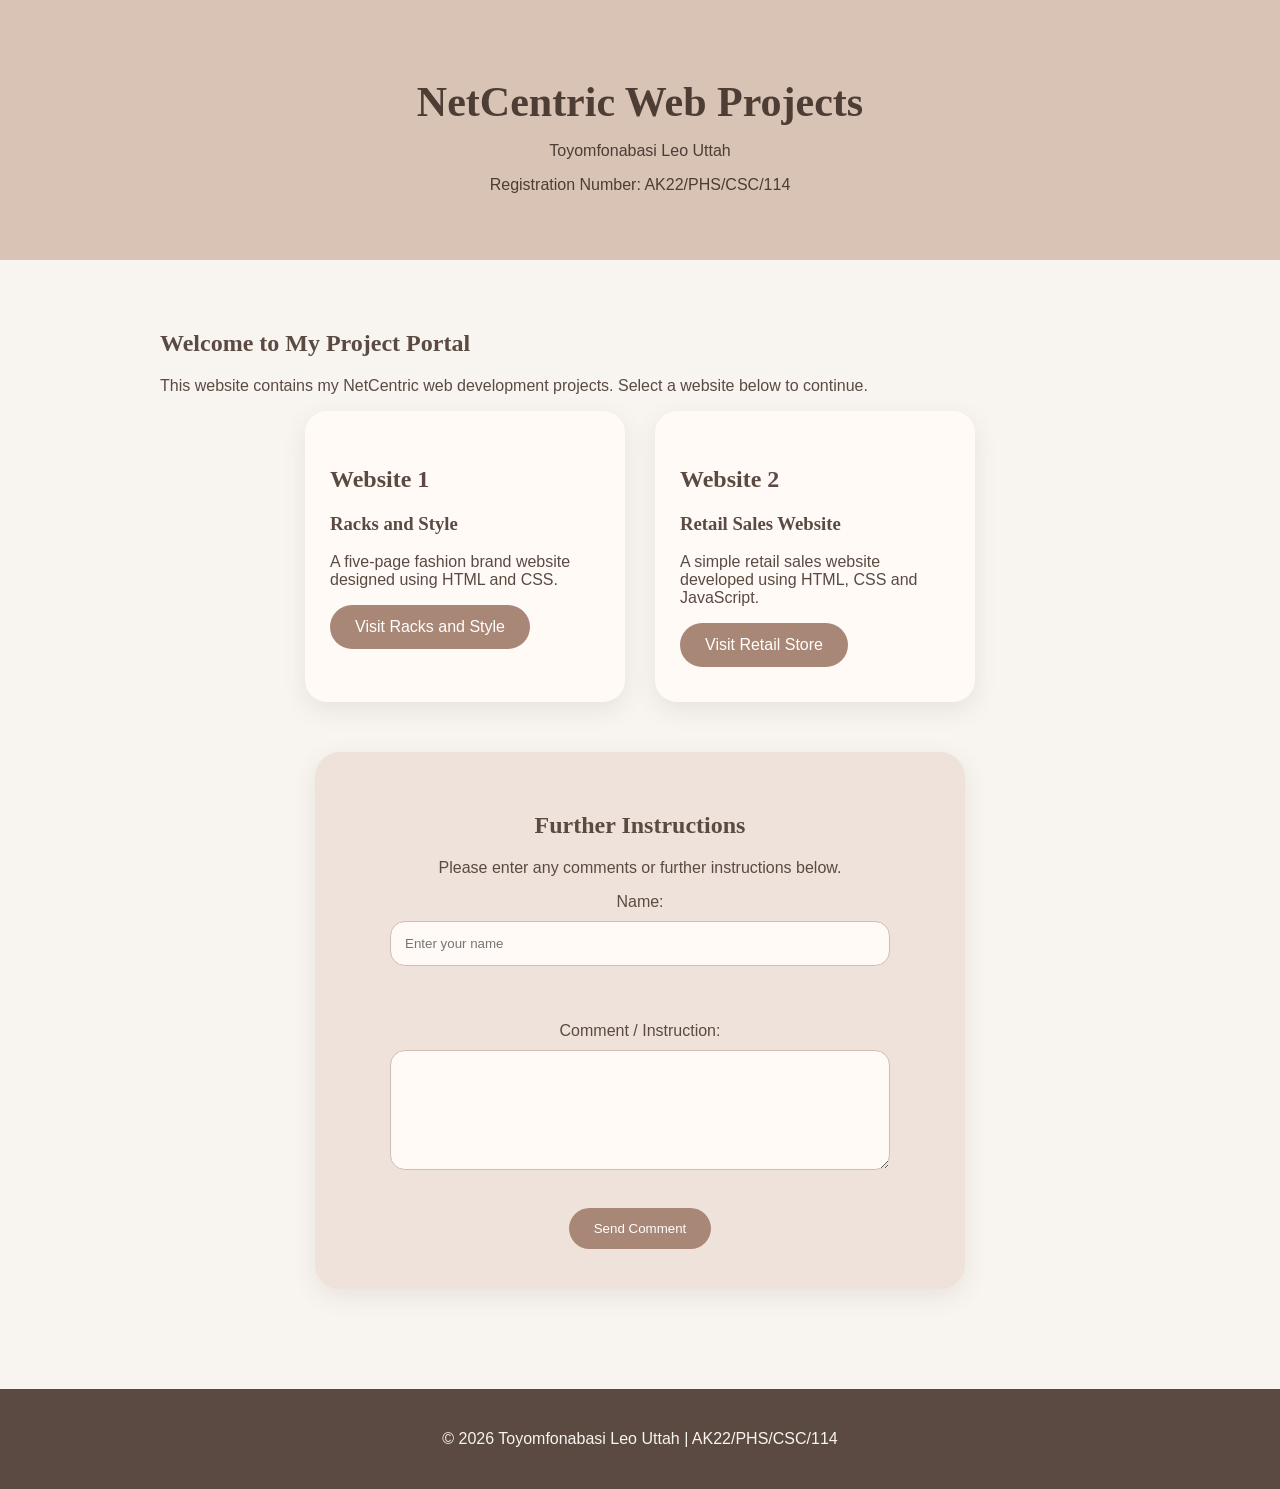
==== index.html @ bf398725 "Add files via upload" ====
<!DOCTYPE html>
<html>
<head>
    <title>Toyomfonabasi Leo Uttah | NetCentric Projects</title>
    <meta charset="UTF-8">
    <link rel="stylesheet" href="style.css">
</head>

<body>

    <header>
        <h1>NetCentric Web Projects</h1>
        <p>Toyomfonabasi Leo Uttah</p>
        <p>Registration Number: AK22/PHS/CSC/114</p>
    </header>

    <main>
        <section class="welcome">
            <h2>Welcome to My Project Portal</h2>
            <p>
                This website contains my NetCentric web development projects.
                Select a website below to continue.
            </p>
        </section>

        <section class="projects">

            <div class="project-card">
                <h2>Website 1</h2>
                <h3>Racks and Style</h3>
                <p>
                    A five-page fashion brand website designed using HTML and CSS.
                </p>

                <a href="website1/index.html" class="button">
                    Visit Racks and Style
                </a>
            </div>

            <div class="project-card">
                <h2>Website 2</h2>
                <h3>Retail Sales Website</h3>
                <p>
                    A simple retail sales website developed using HTML, CSS
                    and JavaScript.
                </p>

                <a href="website2/index.html" class="button">
                    Visit Retail Store
                </a>
            </div>

        </section>

        <section class="comment-section">
            <h2>Further Instructions</h2>

            <p>
                Please enter any comments or further instructions below.
            </p>

            <form id="commentForm">

    <label for="name">Name:</label>

    <input 
    type="text" 
    name="name"
    placeholder="Enter your name"
    required>


    <br><br>



    <label for="comment">
    Comment / Instruction:
    </label>


    <textarea
    name="message"
    rows="6"
    placeholder="Enter your comment or further instructions here..."
    required>
    </textarea>


    <br>


    <button type="submit">
    Send Comment
    </button>


</form>
        </section>

    </main>

    <footer>
        <p>&copy; 2026 Toyomfonabasi Leo Uttah | AK22/PHS/CSC/114</p>
    </footer>
<script src="script.js"></script>

</body>
</html>
---- style.css ----
* {
    box-sizing: border-box;
}

body {
    margin: 0;
    font-family: "Trebuchet MS", Arial, sans-serif;
    background-color: #f8f4ef;
    color: #5a4a42;
}

header {
    text-align: center;
    padding: 50px 20px;
    background-color: #d8c3b5;
    color: #4d3d35;
}

h1, h2, h3 {
    font-family: Georgia, "Times New Roman", serif;
}

header h1 {
    font-size: 42px;
    margin-bottom: 10px;
}

main {
    max-width: 1000px;
    margin: auto;
    padding: 50px 20px;
}

.project-section {
    text-align: center;
    margin-bottom: 50px;
}

.project-container {
    display: flex;
    justify-content: center;
    gap: 30px;
    flex-wrap: wrap;
}

.project-card {
    background-color: #fffaf6;
    width: 320px;
    padding: 35px 25px;
    border-radius: 22px;
    box-shadow: 0 8px 25px rgba(90, 74, 66, 0.10);
}

.button,
button {
    display: inline-block;
    background-color: #a98776;
    color: white;
    padding: 13px 25px;
    border: none;
    border-radius: 25px;
    text-decoration: none;
    cursor: pointer;
    font-family: inherit;
}

.button:hover,
button:hover {
    background-color: #8f6f60;
}

.comment-section {
    max-width: 650px;
    margin: 50px auto;
    padding: 40px;
    text-align: center;
    background-color: #eee2da;
    border-radius: 25px;
    box-shadow: 0 8px 25px rgba(90, 74, 66, 0.10);
}

#commentForm {
    display: flex;
    flex-direction: column;
    align-items: center;
}

#commentForm input,
#commentForm textarea {
    width: 90%;
    max-width: 500px;
    padding: 14px;
    margin: 10px 0 20px;
    border: 1px solid #d1bdb1;
    border-radius: 15px;
    background-color: #fffaf6;
    font-family: inherit;
}

#commentForm textarea {
    resize: vertical;
}

footer {
    background-color: #5a4a42;
    color: #f8f4ef;
    text-align: center;
    padding: 25px;
}


/* Keep Website 1 and Website 2 cards horizontal */

.project-container {
    display: flex;
    flex-direction: row;
    justify-content: center;
    align-items: stretch;
    gap: 30px;
    flex-wrap: nowrap;
}

.project-card {
    width: 320px;
    flex: 0 0 320px;
}


@media (max-width: 750px) {
    .project-container {
        flex-direction: column;
        align-items: center;
    }

    .project-card {
        width: 90%;
        max-width: 320px;
        flex: none;
    }
}


/* Arrange Website 1 and Website 2 horizontally */
.projects {
    display: flex;
    flex-direction: row;
    justify-content: center;
    align-items: stretch;
    gap: 30px;
    flex-wrap: wrap;
}

.projects .project-card {
    width: 320px;
    flex: 0 0 320px;
}
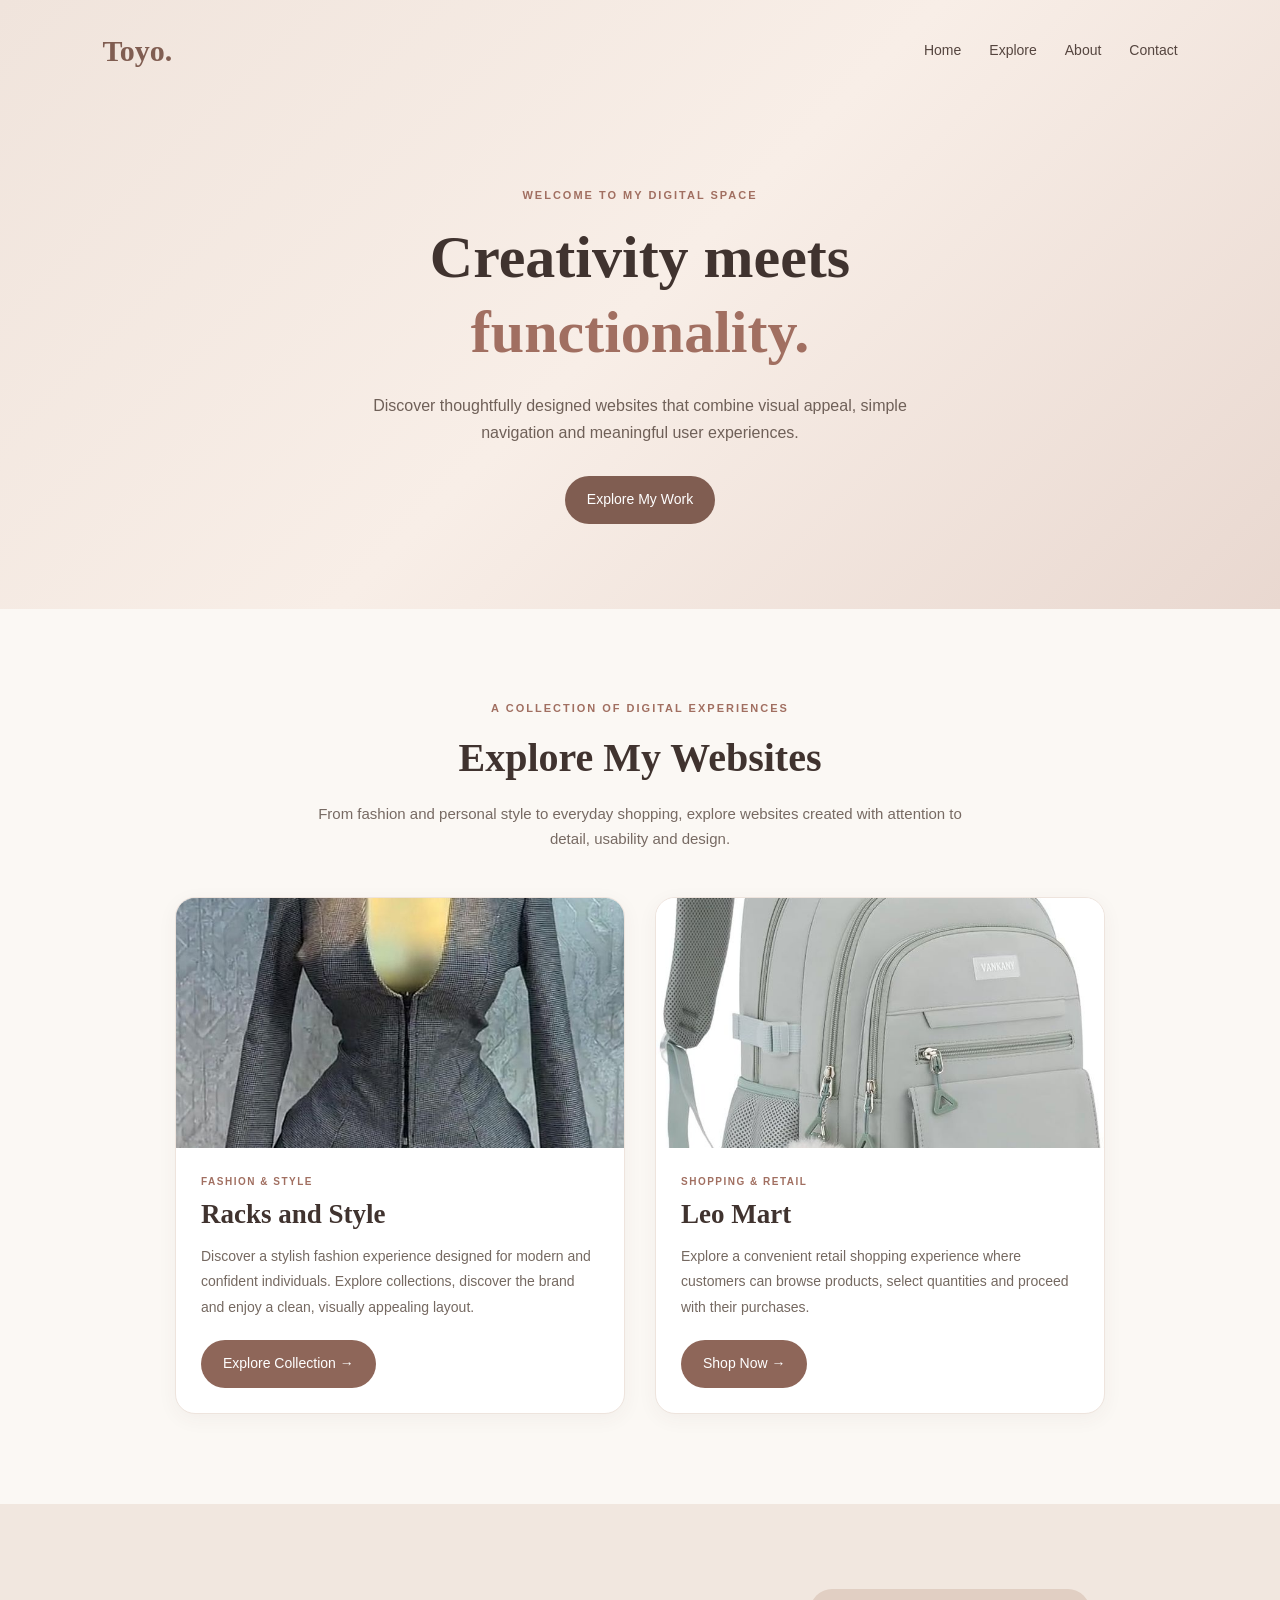
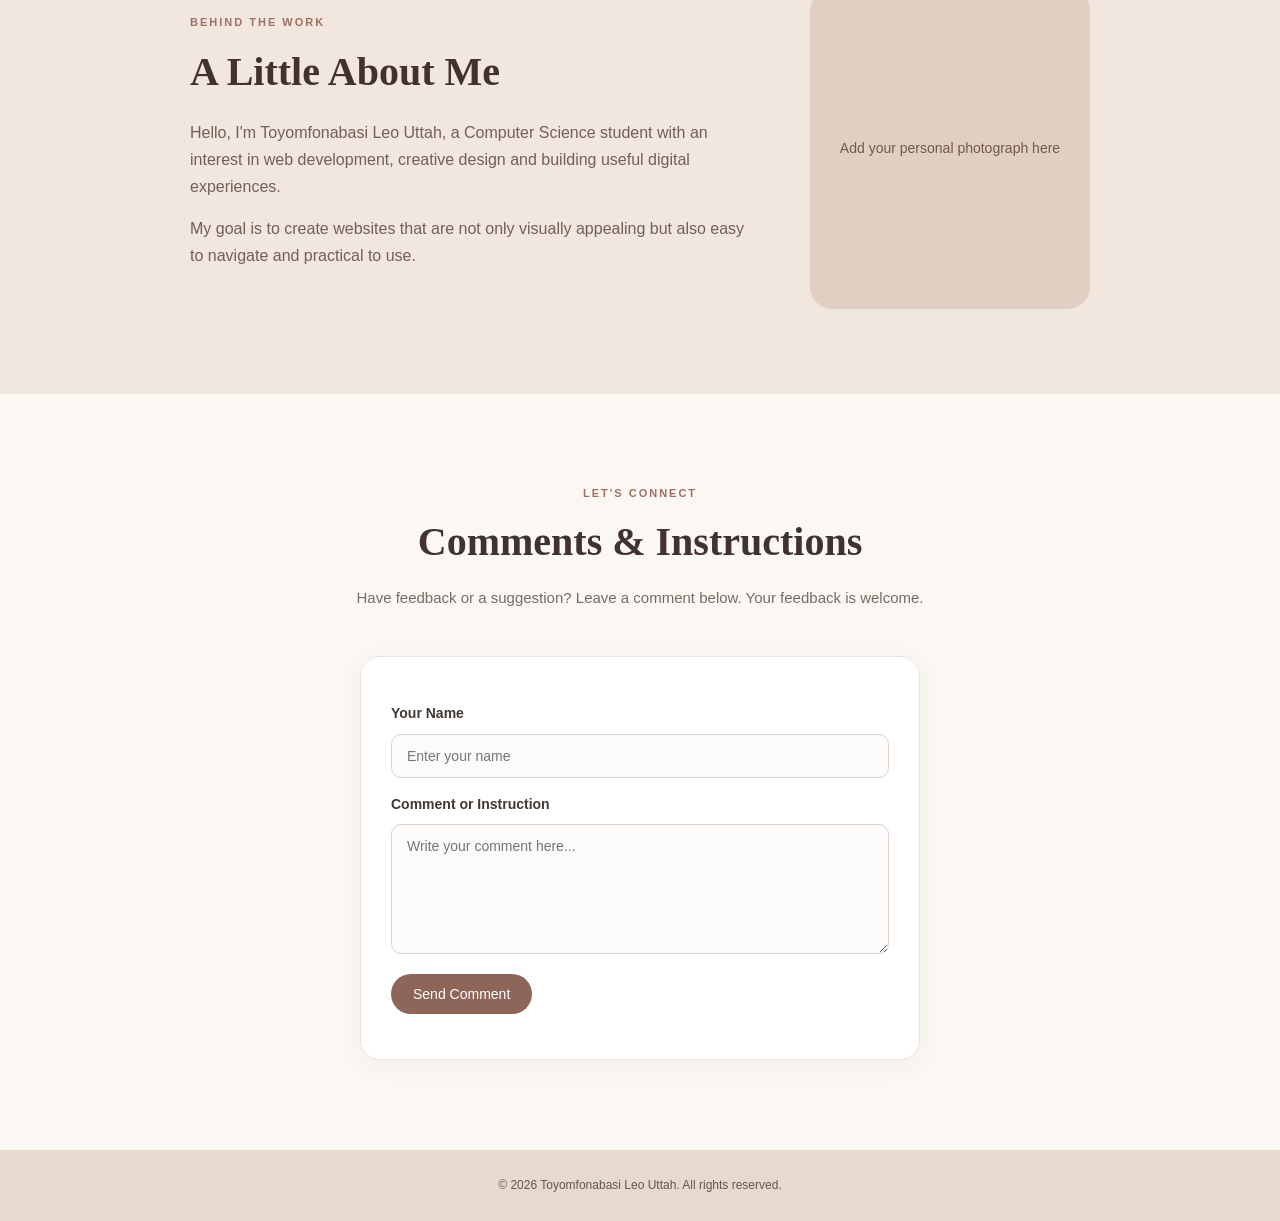
==== commit 88c2f214: "Feat (Project): Updated Index Files" ====
--- a/index.html
+++ b/index.html
@@ -1,109 +1,206 @@
+
 <!DOCTYPE html>
-<html>
+<html lang="en">
 <head>
-    <title>Toyomfonabasi Leo Uttah | NetCentric Projects</title>
     <meta charset="UTF-8">
+    <meta name="viewport" content="width=device-width, initial-scale=1.0">
+
+    <title>Toyomfonabasi Leo Uttah | Digital Portfolio</title>
+
+    <meta name="description" content="Explore creative websites designed with style, functionality and user experience in mind.">
+
     <link rel="stylesheet" href="style.css">
 </head>
 
 <body>
 
-    <header>
-        <h1>NetCentric Web Projects</h1>
-        <p>Toyomfonabasi Leo Uttah</p>
-        <p>Registration Number: AK22/PHS/CSC/114</p>
+    <header class="hero">
+        <nav class="navbar">
+            <a href="index.html" class="brand">Toyo.</a>
+
+            <div class="nav-links">
+                <a href="#home">Home</a>
+                <a href="#explore">Explore</a>
+                <a href="#about">About</a>
+                <a href="#comments">Contact</a>
+            </div>
+        </nav>
+
+        <div class="hero-content" id="home">
+            <p class="eyebrow">WELCOME TO MY DIGITAL SPACE</p>
+
+            <h1>Creativity meets <span>functionality.</span></h1>
+
+            <p class="hero-description">
+                Discover thoughtfully designed websites that combine
+                visual appeal, simple navigation and meaningful user
+                experiences.
+            </p>
+
+            <a href="#explore" class="button primary-button">
+                Explore My Work
+            </a>
+        </div>
     </header>
 
+
     <main>
-        <section class="welcome">
-            <h2>Welcome to My Project Portal</h2>
-            <p>
-                This website contains my NetCentric web development projects.
-                Select a website below to continue.
+
+        <section class="welcome-section" id="explore">
+            <p class="eyebrow">A COLLECTION OF DIGITAL EXPERIENCES</p>
+
+            <h2>Explore My Websites</h2>
+
+            <p class="section-description">
+                From fashion and personal style to everyday shopping,
+                explore websites created with attention to detail,
+                usability and design.
             </p>
+
+            <div class="projects">
+
+                <article class="project-card">
+                    <a href="website1/index.html" class="image-link"
+                       aria-label="Explore Racks and Style">
+                        <img
+                            src="website1/images/corporate1.jpg"
+                            alt="Fashion collection from Racks and Style"
+                            class="project-image">
+                    </a>
+
+                    <div class="project-content">
+                        <p class="card-category">FASHION & STYLE</p>
+
+                        <h3>Racks and Style</h3>
+
+                        <p>
+                            Discover a stylish fashion experience designed
+                            for modern and confident individuals. Explore
+                            collections, discover the brand and enjoy a
+                            clean, visually appealing layout.
+                        </p>
+
+                        <a href="website1/index.html" class="button">
+                            Explore Collection
+                            <span aria-hidden="true">&rarr;</span>
+                        </a>
+                    </div>
+                </article>
+
+
+                <article class="project-card">
+                    <a href="website2/index.html" class="image-link"
+                       aria-label="Explore Leo Mart">
+                        <img
+                            src="website2/images/backpack.jfif"
+                            alt="Backpack product from Leo Mart"
+                            class="project-image">
+                    </a>
+
+                    <div class="project-content">
+                        <p class="card-category">SHOPPING & RETAIL</p>
+
+                        <h3>Leo Mart</h3>
+
+                        <p>
+                            Explore a convenient retail shopping experience
+                            where customers can browse products, select
+                            quantities and proceed with their purchases.
+                        </p>
+
+                        <a href="website2/index.html" class="button">
+                            Shop Now
+                            <span aria-hidden="true">&rarr;</span>
+                        </a>
+                    </div>
+                </article>
+
+            </div>
         </section>
 
-        <section class="projects">
-
-            <div class="project-card">
-                <h2>Website 1</h2>
-                <h3>Racks and Style</h3>
+
+        <section class="about-section" id="about">
+            <div class="about-content">
+                <p class="eyebrow">BEHIND THE WORK</p>
+
+                <h2>A Little About Me</h2>
+
                 <p>
-                    A five-page fashion brand website designed using HTML and CSS.
+                    Hello, I'm Toyomfonabasi Leo Uttah, a Computer Science
+                    student with an interest in web development, creative
+                    design and building useful digital experiences.
                 </p>
 
-                <a href="website1/index.html" class="button">
-                    Visit Racks and Style
-                </a>
-            </div>
-
-            <div class="project-card">
-                <h2>Website 2</h2>
-                <h3>Retail Sales Website</h3>
                 <p>
-                    A simple retail sales website developed using HTML, CSS
-                    and JavaScript.
+                    My goal is to create websites that are not only
+                    visually appealing but also easy to navigate and
+                    practical to use.
                 </p>
-
-                <a href="website2/index.html" class="button">
-                    Visit Retail Store
-                </a>
-            </div>
-
+            </div>
+
+            <div class="profile-photo">
+                <!--
+                    Save your personal picture as my-photo.jpg
+                    inside the main website's images folder.
+                -->
+                <img
+                    src="images/my-photo.jpg"
+                    alt="Portrait of Toyomfonabasi Leo Uttah"
+                    onerror="this.style.display='none'; this.nextElementSibling.style.display='flex';">
+
+                <div class="photo-placeholder">
+                    Add your personal photograph here
+                </div>
+            </div>
         </section>
 
-        <section class="comment-section">
-            <h2>Further Instructions</h2>
-
-            <p>
-                Please enter any comments or further instructions below.
+
+        <section class="comment-section" id="comments">
+            <p class="eyebrow">LET'S CONNECT</p>
+
+            <h2>Comments & Instructions</h2>
+
+            <p class="section-description">
+                Have feedback or a suggestion? Leave a comment below.
+                Your feedback is welcome.
             </p>
 
             <form id="commentForm">
 
-    <label for="name">Name:</label>
-
-    <input 
-    type="text" 
-    name="name"
-    placeholder="Enter your name"
-    required>
-
-
-    <br><br>
-
-
-
-    <label for="comment">
-    Comment / Instruction:
-    </label>
-
-
-    <textarea
-    name="message"
-    rows="6"
-    placeholder="Enter your comment or further instructions here..."
-    required>
-    </textarea>
-
-
-    <br>
-
-
-    <button type="submit">
-    Send Comment
-    </button>
-
-
-</form>
+                <label for="name">Your Name</label>
+                <input
+                    type="text"
+                    id="name"
+                    name="name"
+                    placeholder="Enter your name"
+                    required>
+
+                <label for="message">Comment or Instruction</label>
+                <textarea
+                    id="message"
+                    name="message"
+                    rows="6"
+                    placeholder="Write your comment here..."
+                    required></textarea>
+
+                <button type="submit" id="submitButton" class="button">
+                    Send Comment
+                </button>
+
+                <p id="formStatus" class="form-status"
+                   role="status" aria-live="polite"></p>
+
+            </form>
         </section>
 
     </main>
 
+
     <footer>
-        <p>&copy; 2026 Toyomfonabasi Leo Uttah | AK22/PHS/CSC/114</p>
+        <p>&copy; 2026 Toyomfonabasi Leo Uttah. All rights reserved.</p>
     </footer>
-<script src="script.js"></script>
+
+    <script src="script.js"></script>
 
 </body>
-</html>+</html>
--- a/style.css
+++ b/style.css
@@ -1,156 +1,417 @@
+
+/* GENERAL SETTINGS */
+
 * {
+    margin: 0;
+    padding: 0;
     box-sizing: border-box;
 }
 
+html {
+    scroll-behavior: smooth;
+    scroll-padding-top: 90px;
+}
+
 body {
-    margin: 0;
     font-family: "Trebuchet MS", Arial, sans-serif;
-    background-color: #f8f4ef;
-    color: #5a4a42;
-}
-
-header {
+    background-color: #fbf8f4;
+    color: #403833;
+    line-height: 1.7;
+}
+
+h1,
+h2,
+h3 {
+    font-family: Georgia, "Times New Roman", serif;
+    line-height: 1.25;
+    color: #40332f;
+}
+
+a {
+    text-decoration: none;
+    color: inherit;
+}
+
+img {
+    max-width: 100%;
+}
+
+
+/* HEADER AND NAVIGATION */
+
+.hero {
+    background: linear-gradient(135deg, #f0e4dc, #f8eee7, #e9d8d0);
+    min-height: 570px;
+    padding: 0 8%;
+}
+
+.navbar {
+    display: flex;
+    justify-content: space-between;
+    align-items: center;
+    padding: 25px 0;
+    gap: 20px;
+}
+
+.brand {
+    font-family: Georgia, "Times New Roman", serif;
+    font-size: 30px;
+    font-weight: bold;
+    color: #805d51;
+}
+
+.nav-links {
+    display: flex;
+    align-items: center;
+    gap: 28px;
+}
+
+.nav-links a {
+    color: #55453f;
+    font-size: 14px;
+    transition: color 0.3s ease;
+}
+
+.nav-links a:hover {
+    color: #a36e60;
+}
+
+.hero-content {
+    max-width: 760px;
+    margin: 85px auto 0;
     text-align: center;
-    padding: 50px 20px;
-    background-color: #d8c3b5;
-    color: #4d3d35;
-}
-
-h1, h2, h3 {
-    font-family: Georgia, "Times New Roman", serif;
-}
-
-header h1 {
-    font-size: 42px;
-    margin-bottom: 10px;
-}
-
-main {
-    max-width: 1000px;
-    margin: auto;
-    padding: 50px 20px;
-}
-
-.project-section {
+    padding-bottom: 85px;
+}
+
+.eyebrow {
+    color: #a16f61;
+    font-size: 11px;
+    font-weight: bold;
+    letter-spacing: 2px;
+    margin-bottom: 15px;
+}
+
+.hero h1 {
+    font-size: clamp(36px, 5vw, 60px);
+    margin-bottom: 22px;
+}
+
+.hero h1 span {
+    color: #a16f61;
+}
+
+.hero-description {
+    max-width: 600px;
+    margin: 0 auto 30px;
+    color: #6f6058;
+    font-size: 16px;
+}
+
+
+/* BUTTONS */
+
+.button {
+    display: inline-block;
+    background-color: #8e6659;
+    color: #ffffff;
+    padding: 12px 22px;
+    border: none;
+    border-radius: 30px;
+    font-family: inherit;
+    font-size: 14px;
+    cursor: pointer;
+    transition: background-color 0.3s ease,
+                transform 0.3s ease;
+}
+
+.button:hover {
+    background-color: #6f4d43;
+    transform: translateY(-2px);
+}
+
+.primary-button {
+    background-color: #805d51;
+}
+
+
+/* WEBSITE COLLECTION */
+
+.welcome-section {
+    padding: 90px 8%;
     text-align: center;
-    margin-bottom: 50px;
-}
-
-.project-container {
-    display: flex;
-    justify-content: center;
-    gap: 30px;
-    flex-wrap: wrap;
-}
-
-.project-card {
-    background-color: #fffaf6;
-    width: 320px;
-    padding: 35px 25px;
-    border-radius: 22px;
-    box-shadow: 0 8px 25px rgba(90, 74, 66, 0.10);
-}
-
-.button,
-button {
-    display: inline-block;
-    background-color: #a98776;
-    color: white;
-    padding: 13px 25px;
-    border: none;
-    border-radius: 25px;
-    text-decoration: none;
-    cursor: pointer;
-    font-family: inherit;
-}
-
-.button:hover,
-button:hover {
-    background-color: #8f6f60;
-}
-
-.comment-section {
+}
+
+.welcome-section h2,
+.about-section h2,
+.comment-section h2 {
+    font-size: clamp(29px, 4vw, 40px);
+    margin-bottom: 18px;
+}
+
+.section-description {
     max-width: 650px;
-    margin: 50px auto;
-    padding: 40px;
-    text-align: center;
-    background-color: #eee2da;
-    border-radius: 25px;
-    box-shadow: 0 8px 25px rgba(90, 74, 66, 0.10);
-}
-
-#commentForm {
-    display: flex;
-    flex-direction: column;
-    align-items: center;
-}
-
-#commentForm input,
-#commentForm textarea {
-    width: 90%;
-    max-width: 500px;
-    padding: 14px;
-    margin: 10px 0 20px;
-    border: 1px solid #d1bdb1;
-    border-radius: 15px;
-    background-color: #fffaf6;
-    font-family: inherit;
-}
-
-#commentForm textarea {
-    resize: vertical;
-}
-
-footer {
-    background-color: #5a4a42;
-    color: #f8f4ef;
-    text-align: center;
-    padding: 25px;
-}
-
-
-/* Keep Website 1 and Website 2 cards horizontal */
-
-.project-container {
-    display: flex;
-    flex-direction: row;
-    justify-content: center;
-    align-items: stretch;
-    gap: 30px;
-    flex-wrap: nowrap;
-}
-
-.project-card {
-    width: 320px;
-    flex: 0 0 320px;
-}
-
-
-@media (max-width: 750px) {
-    .project-container {
-        flex-direction: column;
-        align-items: center;
-    }
-
-    .project-card {
-        width: 90%;
-        max-width: 320px;
-        flex: none;
-    }
-}
-
-
-/* Arrange Website 1 and Website 2 horizontally */
+    margin: 0 auto 45px;
+    color: #776a63;
+    font-size: 15px;
+}
+
+
+/* PROJECT CARDS */
+
 .projects {
     display: flex;
     flex-direction: row;
     justify-content: center;
     align-items: stretch;
+    flex-wrap: wrap;
     gap: 30px;
-    flex-wrap: wrap;
-}
-
-.projects .project-card {
-    width: 320px;
-    flex: 0 0 320px;
-}+    max-width: 1050px;
+    margin: 0 auto;
+}
+
+.project-card {
+    width: 100%;
+    max-width: 450px;
+    flex: 1 1 350px;
+    background-color: #ffffff;
+    border: 1px solid #eee4dd;
+    border-radius: 20px;
+    overflow: hidden;
+    text-align: left;
+    box-shadow: 0 5px 20px rgba(81, 68, 62, 0.05);
+    transition: transform 0.3s ease,
+                box-shadow 0.3s ease;
+}
+
+.project-card:hover {
+    transform: translateY(-6px);
+    box-shadow: 0 12px 30px rgba(81, 68, 62, 0.15);
+}
+
+.image-link {
+    display: block;
+    overflow: hidden;
+}
+
+.project-image {
+    display: block;
+    width: 100%;
+    height: 250px;
+    object-fit: cover;
+    transition: transform 0.4s ease;
+}
+
+.project-card:hover .project-image {
+    transform: scale(1.04);
+}
+
+.project-content {
+    padding: 25px;
+}
+
+.card-category {
+    color: #a16f61;
+    font-size: 10px;
+    font-weight: bold;
+    letter-spacing: 1.5px;
+    margin-bottom: 8px;
+}
+
+.project-card h3 {
+    font-size: 27px;
+    margin-bottom: 13px;
+}
+
+.project-card p:not(.card-category) {
+    color: #756961;
+    font-size: 14px;
+    line-height: 1.8;
+    margin-bottom: 20px;
+}
+
+
+/* ABOUT SECTION */
+
+.about-section {
+    display: flex;
+    align-items: center;
+    justify-content: center;
+    gap: 60px;
+    padding: 85px 10%;
+    background-color: #f1e7df;
+}
+
+.about-content {
+    max-width: 560px;
+}
+
+.about-content h2 {
+    margin-bottom: 22px;
+}
+
+.about-content p:not(.eyebrow) {
+    color: #6f6058;
+    margin-bottom: 15px;
+}
+
+.profile-photo {
+    position: relative;
+    width: 280px;
+    min-width: 220px;
+    height: 320px;
+    border-radius: 22px;
+    overflow: hidden;
+    background-color: #e1cfc3;
+}
+
+.profile-photo img {
+    width: 100%;
+    height: 100%;
+    object-fit: cover;
+    position: relative;
+    z-index: 1;
+}
+
+.photo-placeholder {
+    position: absolute;
+    inset: 0;
+    display: none;
+    align-items: center;
+    justify-content: center;
+    padding: 25px;
+    text-align: center;
+    color: #72584d;
+    font-size: 14px;
+}
+
+
+/* COMMENTS FORM */
+
+.comment-section {
+    padding: 90px 20px;
+    text-align: center;
+}
+
+.comment-section form {
+    width: 100%;
+    max-width: 560px;
+    margin: 0 auto;
+    padding: 30px;
+    background-color: #ffffff;
+    border: 1px solid #eee4dd;
+    border-radius: 20px;
+    box-shadow: 0 5px 25px rgba(81, 68, 62, 0.06);
+    text-align: left;
+}
+
+.comment-section label {
+    display: block;
+    font-weight: bold;
+    font-size: 14px;
+    margin: 15px 0 8px;
+}
+
+.comment-section input,
+.comment-section textarea {
+    display: block;
+    width: 100%;
+    padding: 13px 15px;
+    border: 1px solid #ded2ca;
+    border-radius: 10px;
+    background-color: #fdfbf9;
+    font-family: inherit;
+    font-size: 14px;
+    color: #403833;
+    outline: none;
+}
+
+.comment-section input:focus,
+.comment-section textarea:focus {
+    border-color: #a16f61;
+    box-shadow: 0 0 0 3px rgba(161, 111, 97, 0.12);
+}
+
+.comment-section textarea {
+    resize: vertical;
+    min-height: 130px;
+}
+
+.comment-section form .button {
+    margin-top: 20px;
+}
+
+.form-status {
+    margin-top: 15px;
+    font-size: 14px;
+    overflow-wrap: anywhere;
+}
+
+
+/* FOOTER */
+
+footer {
+    padding: 25px 15px;
+    text-align: center;
+    background-color: #e8d9cf;
+    color: #65544b;
+    font-size: 12px;
+}
+
+
+/* MOBILE RESPONSIVENESS */
+
+@media (max-width: 750px) {
+    .hero {
+        padding: 0 6%;
+    }
+
+    .navbar {
+        flex-direction: column;
+        gap: 15px;
+    }
+
+    .nav-links {
+        justify-content: center;
+        flex-wrap: wrap;
+        gap: 15px;
+    }
+
+    .hero-content {
+        margin-top: 55px;
+    }
+
+    .welcome-section {
+        padding: 65px 6%;
+    }
+
+    .projects {
+        flex-direction: column;
+        align-items: center;
+    }
+
+    .project-card {
+        width: 100%;
+        max-width: 450px;
+        flex: 0 1 auto;
+    }
+
+    .about-section {
+        flex-direction: column-reverse;
+        text-align: center;
+        padding: 65px 7%;
+        gap: 35px;
+    }
+
+    .profile-photo {
+        width: 250px;
+        height: 290px;
+    }
+
+    .comment-section {
+        padding: 65px 6%;
+    }
+
+    .comment-section form {
+        padding: 22px;
+    }
+}
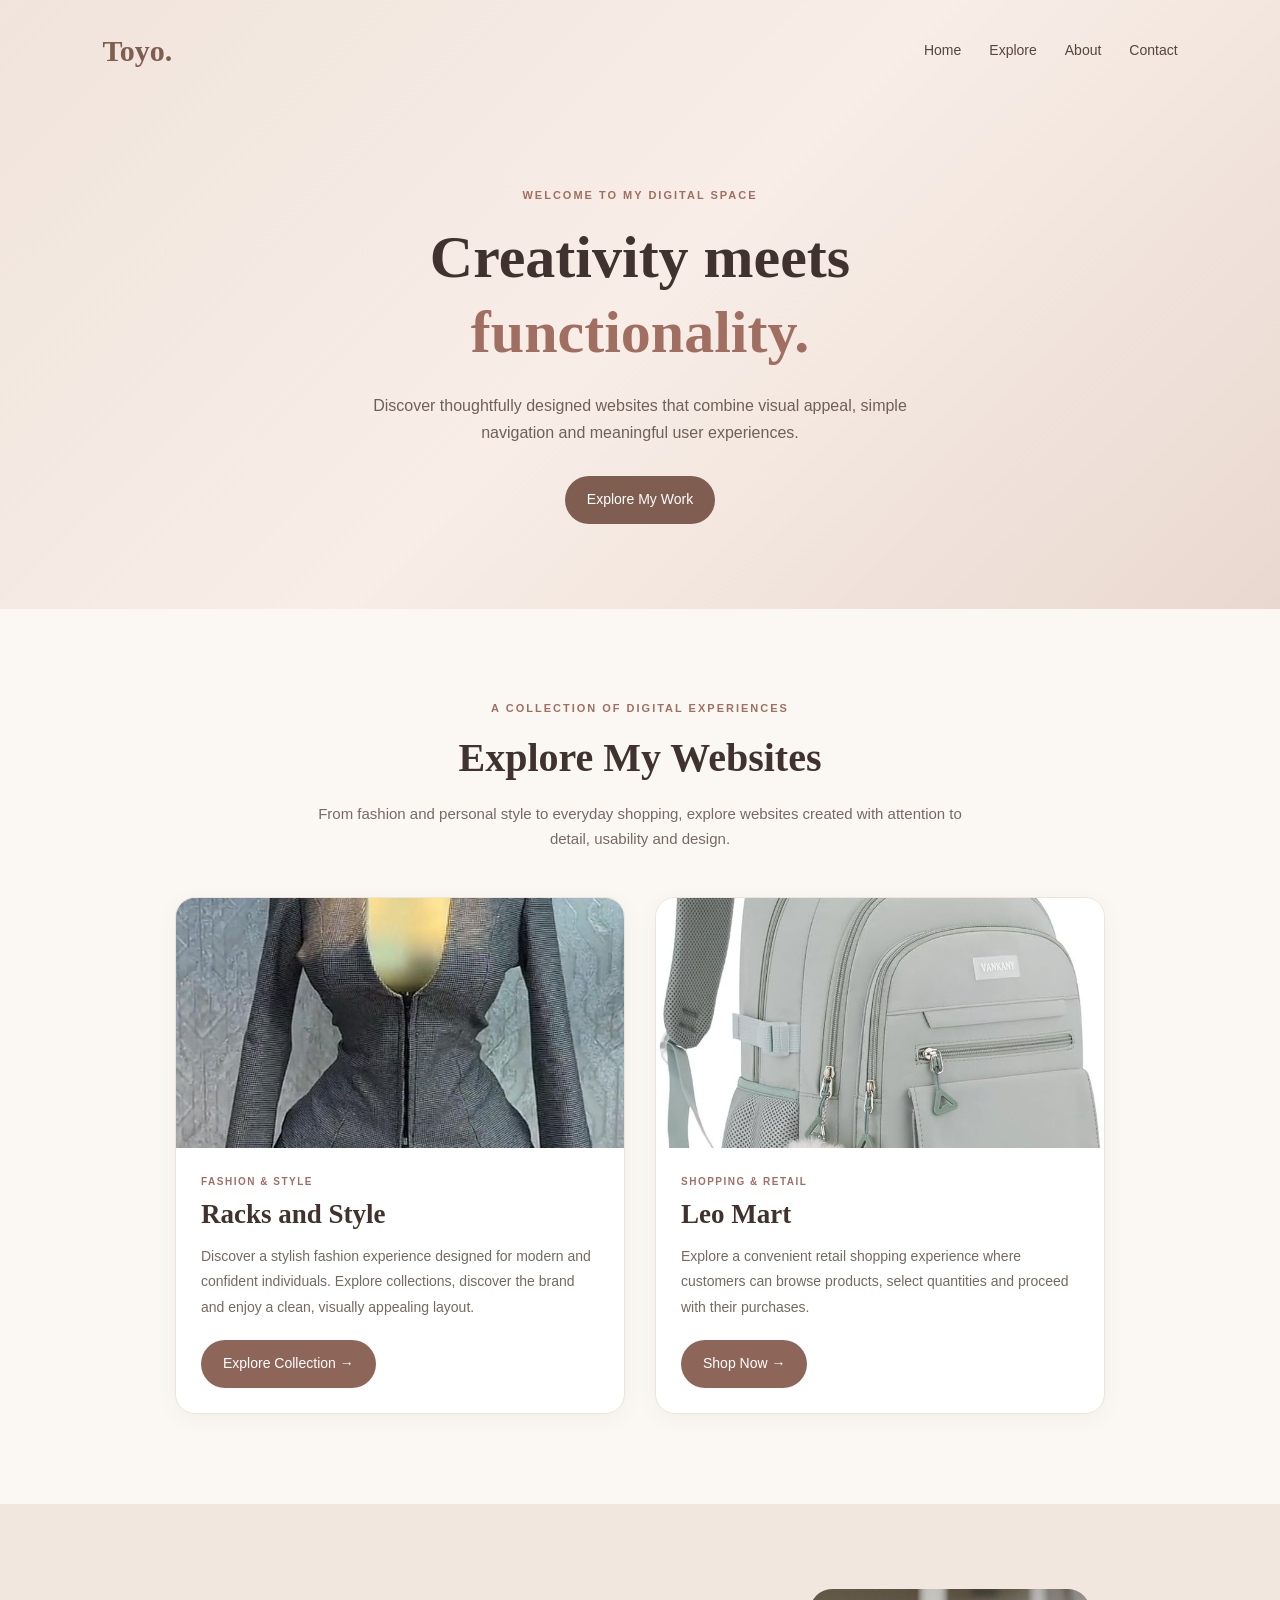
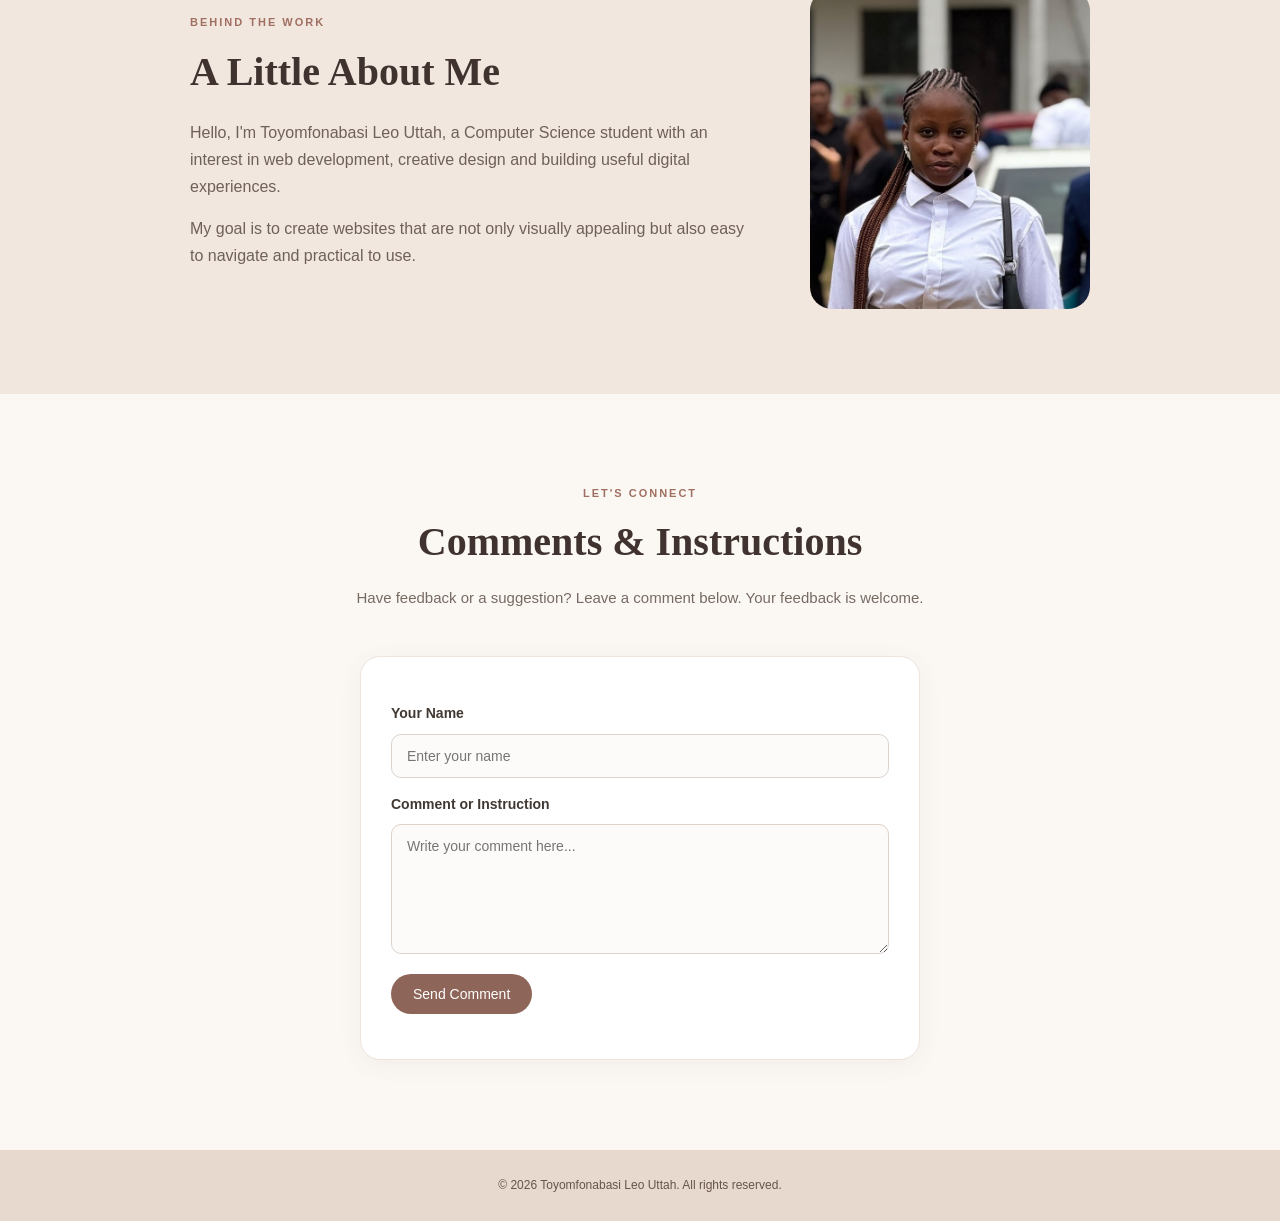
==== commit 1ed16c1d: "Ty" ====
--- a/index.html
+++ b/index.html
@@ -144,7 +144,7 @@
                     inside the main website's images folder.
                 -->
                 <img
-                    src="images/my-photo.jpg"
+                    src="images/teewaii.jpg"
                     alt="Portrait of Toyomfonabasi Leo Uttah"
                     onerror="this.style.display='none'; this.nextElementSibling.style.display='flex';">
 
